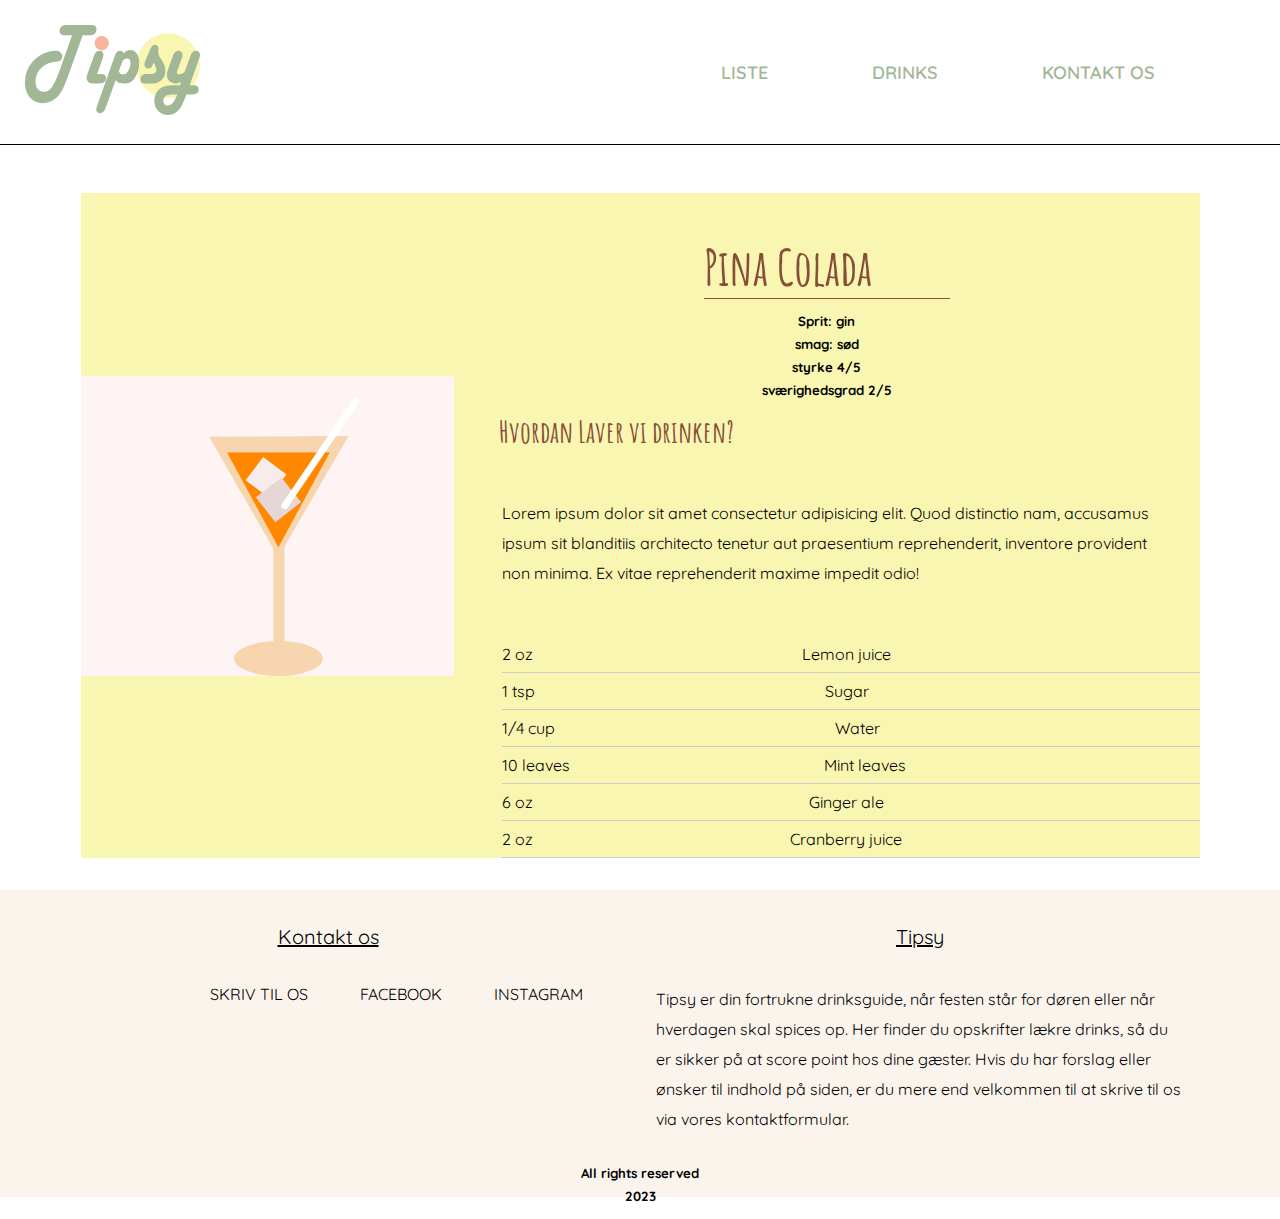
==== drinks.html @ b923f0ad "Update drinks.html" ====
<!DOCTYPE html>
<html lang="en">

<head>
  <meta charset="UTF-8" />
  <meta http-equiv="X-UA-Compatible" content="IE=edge" />
  <meta name="viewport" content="width=device-width, initial-scale=1.0" />
  <title>Document</title>
  <link rel="stylesheet" href="main.css" />
  <link rel="stylesheet" href="footer.css">
  <meta name="robots" content="noindex" />
  <link href="https://fonts.googleapis.com/css2?family=Amatic+SC:wght@700&display=swap" rel="stylesheet">
  <link href="https://fonts.googleapis.com/css2?family=Quicksand&display=swap" rel="stylesheet">
</head>

<body>
  <header>
    <nav>
      <a href="index.html"><img src="logo/Tegnebræt4.svg" alt="Logo" class="logo" /></a>
      <div>
        <a id="aheader" href="drinksliste.html">Liste</a>
        <a id="aheader" href="drinks.html">Drinks</a>
        <a id="aheader" href="kontakt.html">Kontakt os</a>
      </div>
    </nav>
  </header>

  <main>
    <section class="drinksgrid1_2">
      <div class="image_box">
        <img class="image" src="drink_test.svg" alt="">
      </div>

      <div class="drinksstruktur">
        <h2 id="drinkname">Pina Colada</h2>
        <h5 class="liquor"> Sprit: gin </h5>
        <h5 class="taste"> smag: sød </h5>
        <h5 class="strenght"> styrke 4/5 </h5>
        <h5 class="difficulty"> sværighedsgrad 2/5</h5>
        <h1>Hvordan Laver vi drinken?</h1>
        <p class="recipe">Lorem ipsum dolor sit amet consectetur adipisicing elit. Quod distinctio nam, accusamus
          ipsum
          sit
          blanditiis
          architecto tenetur aut praesentium reprehenderit, inventore provident non minima. Ex vitae reprehenderit
          maxime impedit odio!</p>

        <ul>
          <li class="ingrediens">Lemon juice<span class="amount"> 2 oz</span></li>
          <li>Sugar<span> 1 tsp</span></li>
          <li>Water<span> 1/4 cup</span></li>
          <li>Mint leaves<span> 10 leaves</span></li>
          <li>Ginger ale<span> 6 oz</span></li>
          <li>Cranberry juice<span> 2 oz</span></li>
        </ul>
      </div>
    </section>
  </main>
  <footer>
    <div class="footer">
      <div class="kontakt">
        <h3>Kontakt os</h3>
        <ul>
          <li><a href="drinksliste.html">Skriv til os</a></li>
          <li><a href="drinksliste.html">Facebook</a></li>
          <li><a href="drinksliste.html">Instagram</a></li>
        </ul>
      </div>
      <div>
        <h3>Tipsy</h3>
        <p>Tipsy er din fortrukne drinksguide, når festen står for døren eller når hverdagen skal spices op. Her
          finder du opskrifter lækre drinks, så du er sikker på at score point hos dine gæster. Hvis du har forslag
          eller ønsker til indhold på siden, er du mere end velkommen til at skrive til os via vores
          kontaktformular.</p>
      </div>
    </div>
    <h5>All rights reserved</h5>
    <h5>2023</h5>
  </footer>
  <script src="drinksliste.js"></script>
</body>

</html>
---- main.css ----
main {
  display: flex;
  justify-content: center;
  align-items: center;
  flex-wrap: wrap;
  box-sizing: border-box;
}
body {
  background-color: #ffffff;
  margin: 0px;
}
section {
  display: flex;
  justify-content: center;
  align-items: center;
  flex-wrap: wrap;
  box-sizing: border-box;
}

nav {
  display: flex;
  align-items: center;
  justify-content: space-between;
}
header {
  position: sticky;
  top: 0;
  padding: 25px;
  margin-bottom: 3rem;
  background-color: #ffffff;
  border-bottom: 1px solid;
}
.card {
  background-color: #f5c8b7;
  width: 300px;
  height: 500px;
  margin: 20px;
  padding: 20px;
}

.image {
  background-color: rgb(254, 244, 244);
  height: 300px;
  border-radius: 5%;
  justify-content: center;
}
.image_box {
  background-color: rgb(254, 244, 244);
  display: flex;
  justify-content: center;
}

.logo {
  height: 90px;
}

#aheader {
  color: #a1b795;
  text-decoration: none;
  font-size: 18px;
  margin-right: 100px;
  font-weight: 600;
  transition: all 0.2s ease-in-out;
  text-transform: uppercase;
  font-family: "Quicksand", sans-serif;
}

#aheader:hover {
  color: rgb(144, 72, 72);
  background-color: rgba(255, 255, 255, 0.1);
  border-radius: 4px;
  padding: 10px 15px;
}

nav:hover {
  color: white;
}

.frontimage {
  background-image: url("/img_forside/img_forside1.webp");
  object-fit: cover;
  height: 500px;
  width: 1200px;
  margin: 2rem;
}

.resp_img {
  width: 100%;
  max-width: 900px;
  height: auto;
}

.threeproducts {
  width: 1400px;
  justify-content: center;
  display: flex;
  flex-wrap: wrap;
  box-sizing: border-box;
}

.hvemervitekst {
  margin: 20px;
  max-width: 65ch;
}
.hvemervi {
  margin-top: 3rem;
  width: 100%;
}

h2 {
  font-size: 30px;
  font-family: "Amatic SC", cursive;
  border-bottom: 1px solid;
  color: #874e39;
}
a {
  text-decoration: none;
  color: black;
  text-transform: uppercase;
  font-family: "Quicksand", sans-serif;
}

.drinksgrid1_2 {
  display: grid;
  grid-template-columns: 1fr 2fr;
  background-color: #f8f6b1;
}

.drinksstruktur {
  display: block;
}

/* Form */
.om_os h3 {
  font-family: "Quicksand", sans-serif;
  font-weight: 500;
  font-size: 30px;
    color: #f45d49;
  }

.om_os p, h3 {
  font-family: "Quicksand", sans-serif;
  font-weight: 400;
  font-size: 15px;
  margin: 2rem;
  line-height: 30px;
}

.form_kontakt {
  display: block;
  justify-content: center;
  align-items: center;
}
.form_kontakt h3 {
  color: #f45d49;
  font-family: "Quicksand", sans-serif;
  font-weight: 400;
  font-size: 25px;
  text-decoration: none;
}
form {
  width: 180%;
}
@media (min-width: 700px) {
  input[type="text"],
  input[type="tel"] {
    border: none;
    background-color: #fdfcd2;
    border: 0.5px solid lightgrey;
    border-radius: 40px;
    width: 50%;
    padding: 12px;
  }

  .grid_1_1 {
    display: grid;
    grid-template-columns: 1fr 1fr;
    gap: 80px;
    margin: 30px;
    margin-top: 40px;
    align-items: stretch;
  }
  #besked {
    border: 0.5px solid lightgrey;
    background-color: #fdfcd2;
    margin-top: 12px;
    margin-bottom: 12px;
    width: 50%;
    border-radius: 40px;
  }

  label {
    color: #f45d49;
    font-family: "Quicksand", sans-serif;
    font-weight: 400;
    font-size: 15px;
    text-decoration: none;
  }
  form button {
    background-color: #fdfcd2;
    font-family: "Quicksand", sans-serif;
    font-weight: 400;
    font-size: 15px;
    padding: 15px;
    border: 0.5px solid lightgrey;
    border-radius: 40px;
    color: #f45d49;
    margin-top: 10px;
    width: 50%;
  }
}

h1 {
  font-family: "Amatic SC", cursive;
}

p {
  font-family: "Quicksand", sans-serif;
}

.drinksstruktur ul {
  list-style: none;
  padding: 0;
  margin: 0;
}
.drinksstruktur ul li {
  display: block;
  padding: 8px 40px 8px 0;
  border-bottom: 1px solid #ccc;
  align-items: left;
}
span {
  float: left;
}

.drinksstruktur h2 {
  font-size: 50px;
  font-family: "Amatic SC";
  color: #874e39;
  margin-left: 5em;
  margin-bottom: 0;
  margin-right: 5em;
}

.drinksstruktur h5 {
  margin-left: 0em;
}

.drinksstruktur h1 {
  font-size: 30px;
  font-family: "Amatic SC";
  color: #874e39;
  margin-left: 1.5em;
}

.drinksstruktur p {
  font-family: "Quicksand", sans-serif;
  max-width: 65ch;
  margin: 3em;
}
---- footer.css ----
footer {
    background-color: rgb(250, 244, 237);
}
.footer {
    display: grid;
    grid-template-columns: 1fr 1fr;
    padding-left: 4rem; 
    padding-right: 6rem;  
    gap: 4rem;
    margin-top: 2rem;
}

ul, h3, h4, h5 {
text-align: center;
list-style-type: none;
font-family: "Quicksand", sans-serif;
}

ul, li {
    display: inline;
    text-align: center;
    margin-left: 3rem;
}

.kontakt{
    text-align: center;
}
h5{
    line-height: 1px;
}
p{
    line-height: 30px;
}

h3 {
    font-size: 20px;
    text-decoration: underline;
}
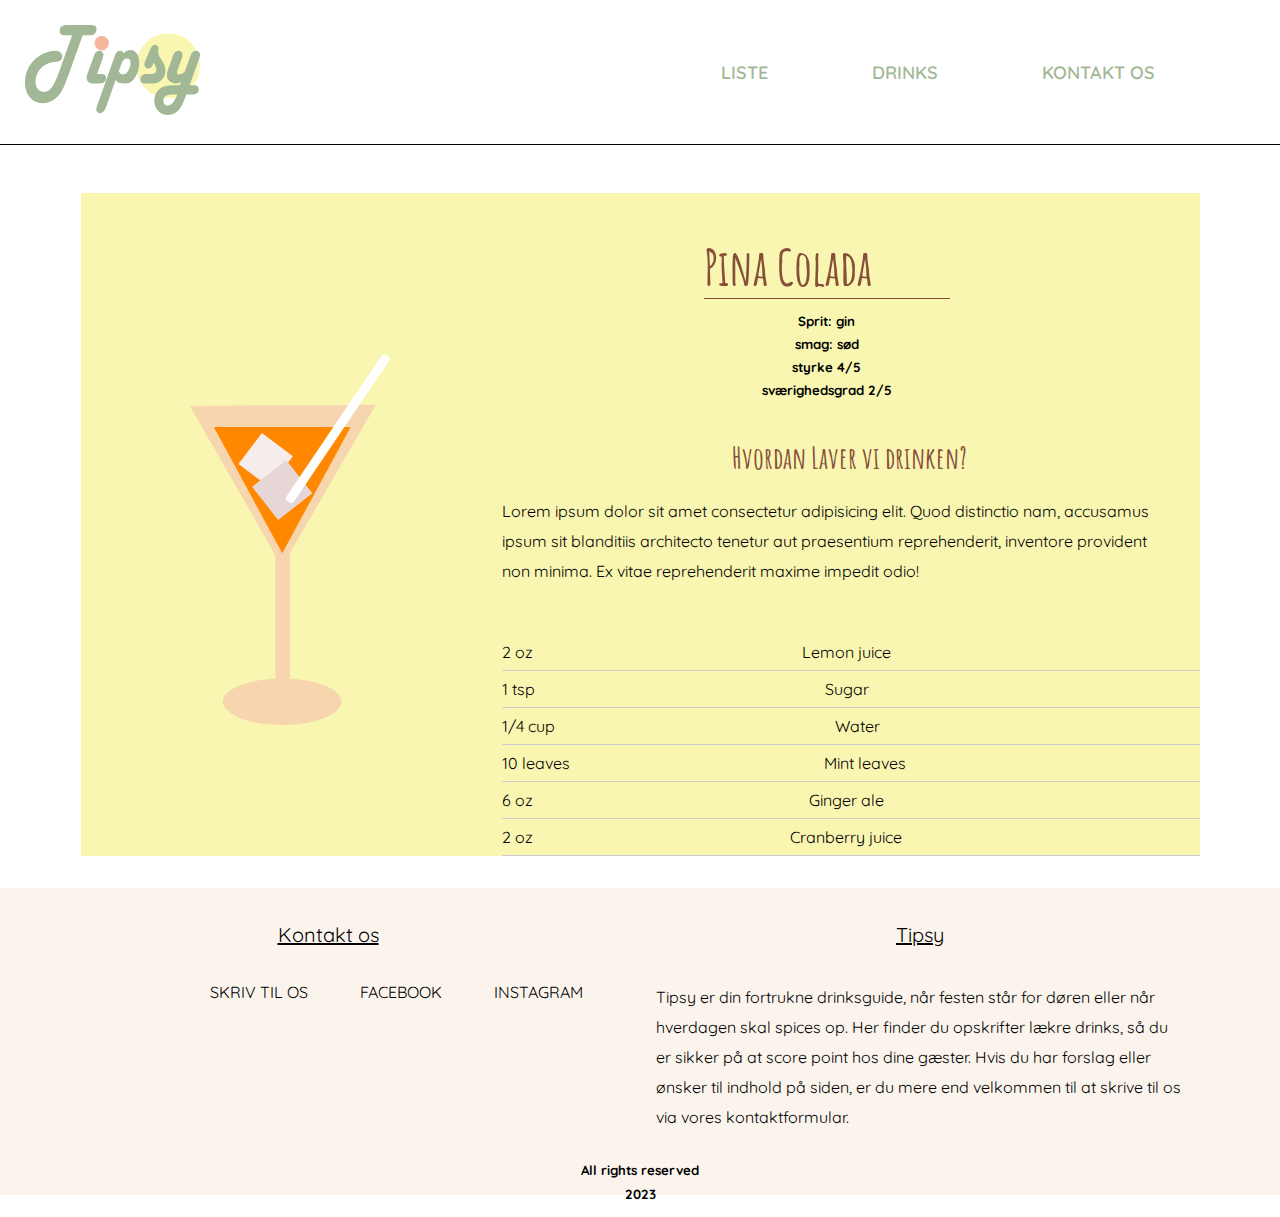
==== commit 718dc86a: "små css ændringer i drinks" ====
--- a/drinks.html
+++ b/drinks.html
@@ -27,8 +27,8 @@
 
   <main>
     <section class="drinksgrid1_2">
-      <div class="image_box">
-        <img class="image" src="drink_test.svg" alt="">
+      <div class="image_box2">
+        <img class="image2" src="drink_test.svg" alt="">
       </div>
 
       <div class="drinksstruktur">
--- a/main.css
+++ b/main.css
@@ -49,6 +49,16 @@
   display: flex;
   justify-content: center;
 }
+.image2 {
+  height: 400px;
+  border-radius: 5%;
+  justify-content: center;
+}
+.image_box2 {
+  display: flex;
+  justify-content: center;
+}
+
 
 .logo {
   height: 90px;
@@ -251,10 +261,13 @@
   font-family: "Amatic SC";
   color: #874e39;
   margin-left: 1.5em;
+  text-align: center;
+  margin-top: 3rem;
 }
 
 .drinksstruktur p {
   font-family: "Quicksand", sans-serif;
   max-width: 65ch;
-  margin: 3em;
-}
+  margin: 3rem;
+  margin-top: 1rem;
+}
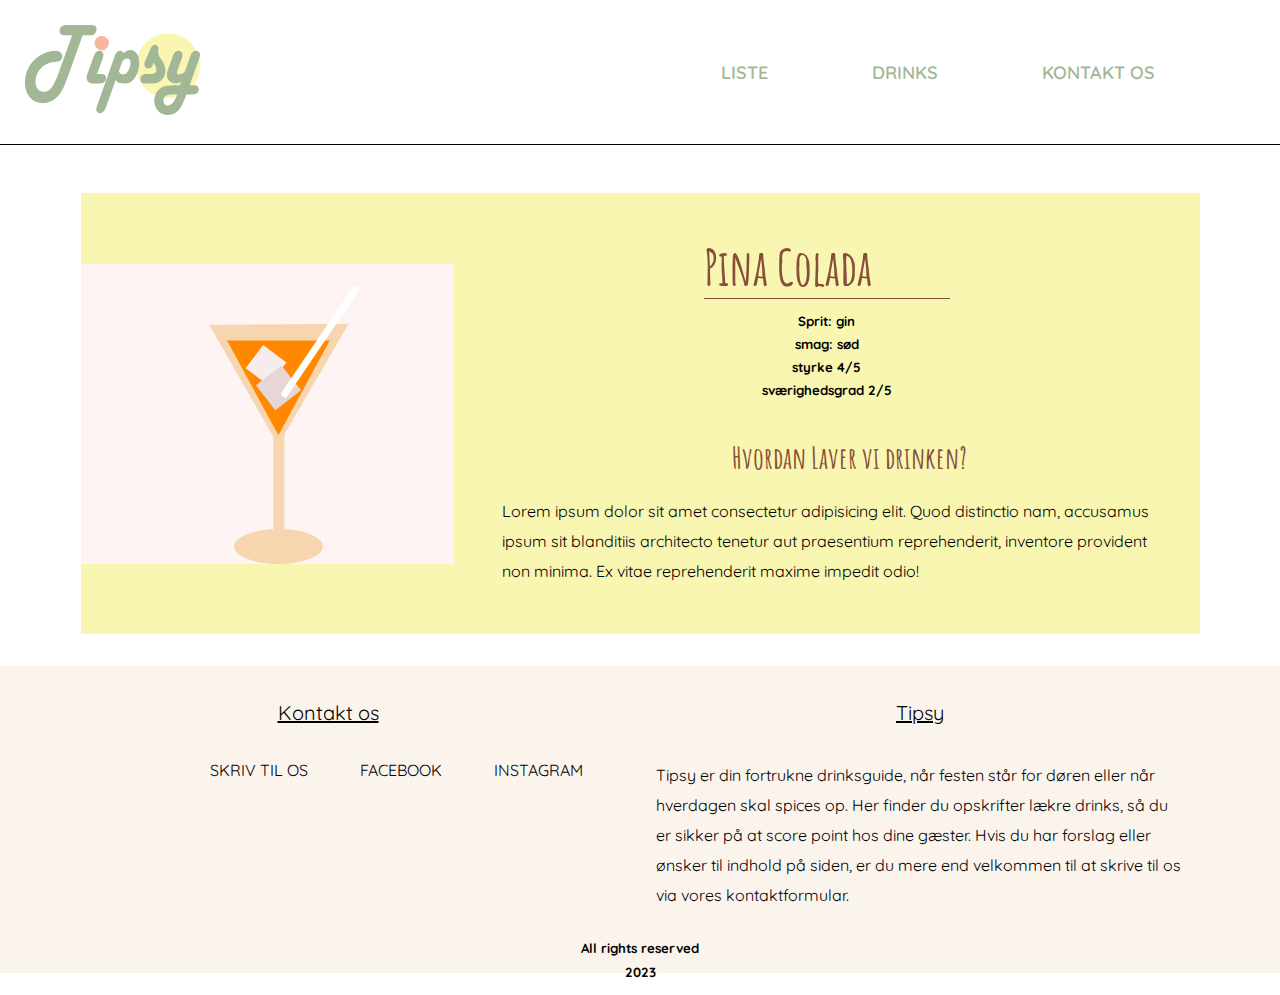
==== commit 10ff3ef2: "drinks page javascript" ====
--- a/drinks.html
+++ b/drinks.html
@@ -27,12 +27,12 @@
 
   <main>
     <section class="drinksgrid1_2">
-      <div class="image_box2">
-        <img class="image2" src="drink_test.svg" alt="">
+      <div class="image_box">
+        <img class="image" src="drink_test.svg" alt="">
       </div>
 
       <div class="drinksstruktur">
-        <h2 id="drinkname">Pina Colada</h2>
+        <h2 class="drinkname">Pina Colada</h2>
         <h5 class="liquor"> Sprit: gin </h5>
         <h5 class="taste"> smag: sød </h5>
         <h5 class="strenght"> styrke 4/5 </h5>
@@ -44,15 +44,16 @@
           blanditiis
           architecto tenetur aut praesentium reprehenderit, inventore provident non minima. Ex vitae reprehenderit
           maxime impedit odio!</p>
-
-        <ul>
-          <li class="ingrediens">Lemon juice<span class="amount"> 2 oz</span></li>
-          <li>Sugar<span> 1 tsp</span></li>
-          <li>Water<span> 1/4 cup</span></li>
-          <li>Mint leaves<span> 10 leaves</span></li>
-          <li>Ginger ale<span> 6 oz</span></li>
-          <li>Cranberry juice<span> 2 oz</span></li>
-        </ul>
+        <template>
+          <ul class="allingrediens">
+            <li class="ingrediens">Lemon juice<span class="amount"> 2 oz</span></li>
+            <!-- <li class="">Sugar<span> 1 tsp</span></li> -->
+            <!-- <li>Water<span> 1/4 cup</span></li>
+            <li>Mint leaves<span> 10 leaves</span></li>
+            <li>Ginger ale<span> 6 oz</span></li>
+            <li>Cranberry juice<span> 2 oz</span></li> -->
+          </ul>
+        </template>
       </div>
     </section>
   </main>
@@ -77,7 +78,7 @@
     <h5>All rights reserved</h5>
     <h5>2023</h5>
   </footer>
-  <script src="drinksliste.js"></script>
+  <script src="drinks.js"></script>
 </body>
 
-</html>
+</html>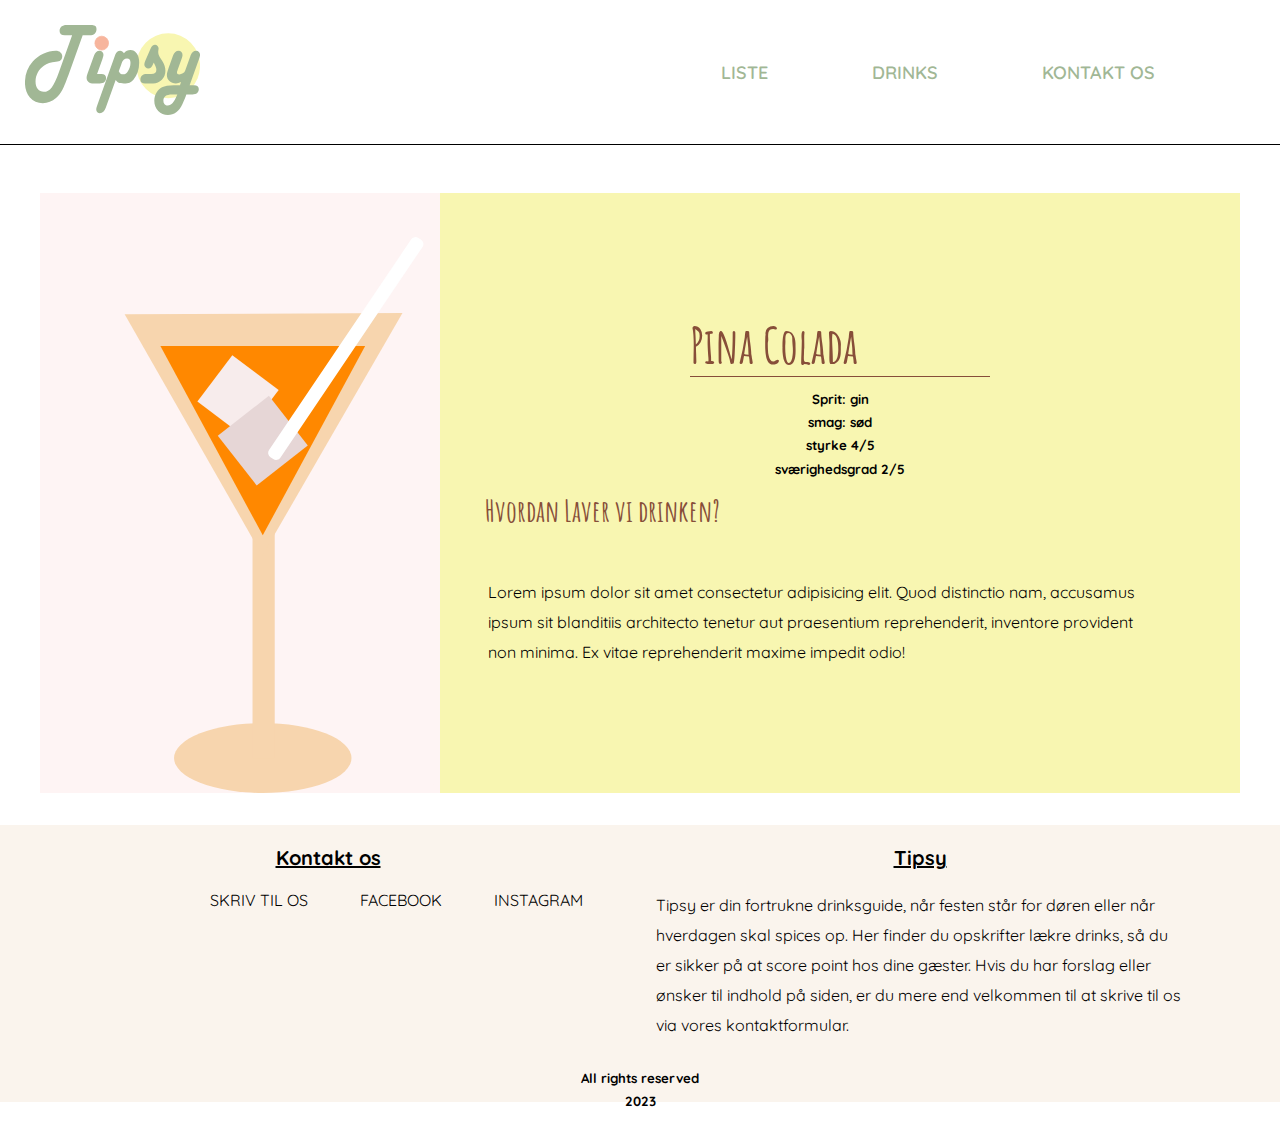
==== commit 551227eb: "larger image drinks" ====
--- a/drinks.html
+++ b/drinks.html
@@ -28,7 +28,7 @@
   <main>
     <section class="drinksgrid1_2">
       <div class="image_box">
-        <img class="image" src="drink_test.svg" alt="">
+        <img class="image-bigger" src="drink_test.svg" alt="">
       </div>
 
       <div class="drinksstruktur">
--- a/main.css
+++ b/main.css
@@ -44,21 +44,18 @@
   border-radius: 5%;
   justify-content: center;
 }
+.image-bigger {
+  background-color: rgb(254, 244, 244);
+  height: 600px;
+  width: 400px;
+  border-radius: 5%;
+  justify-content: center;
+}
 .image_box {
   background-color: rgb(254, 244, 244);
   display: flex;
   justify-content: center;
 }
-.image2 {
-  height: 400px;
-  border-radius: 5%;
-  justify-content: center;
-}
-.image_box2 {
-  display: flex;
-  justify-content: center;
-}
-
 
 .logo {
   height: 90px;
@@ -141,21 +138,23 @@
 }
 
 /* Form */
+.grid_1_1 {
+  display: grid;
+  grid-template-columns: 1fr 1fr;
+  gap: 30px;
+  margin: 30px;
+  margin-top: 40px;
+}
 .om_os h3 {
   font-family: "Quicksand", sans-serif;
   font-weight: 500;
   font-size: 30px;
-    color: #f45d49;
-  }
-
-.om_os p, h3 {
+}
+.om_os p {
   font-family: "Quicksand", sans-serif;
   font-weight: 400;
   font-size: 15px;
-  margin: 2rem;
-  line-height: 30px;
-}
-
+}
 .form_kontakt {
   display: block;
   justify-content: center;
@@ -169,7 +168,7 @@
   text-decoration: none;
 }
 form {
-  width: 180%;
+  width: 70%;
 }
 @media (min-width: 700px) {
   input[type="text"],
@@ -180,15 +179,6 @@
     border-radius: 40px;
     width: 50%;
     padding: 12px;
-  }
-
-  .grid_1_1 {
-    display: grid;
-    grid-template-columns: 1fr 1fr;
-    gap: 80px;
-    margin: 30px;
-    margin-top: 40px;
-    align-items: stretch;
   }
   #besked {
     border: 0.5px solid lightgrey;
@@ -261,13 +251,10 @@
   font-family: "Amatic SC";
   color: #874e39;
   margin-left: 1.5em;
-  text-align: center;
-  margin-top: 3rem;
 }
 
 .drinksstruktur p {
   font-family: "Quicksand", sans-serif;
   max-width: 65ch;
-  margin: 3rem;
-  margin-top: 1rem;
-}
+  margin: 3em;
+}
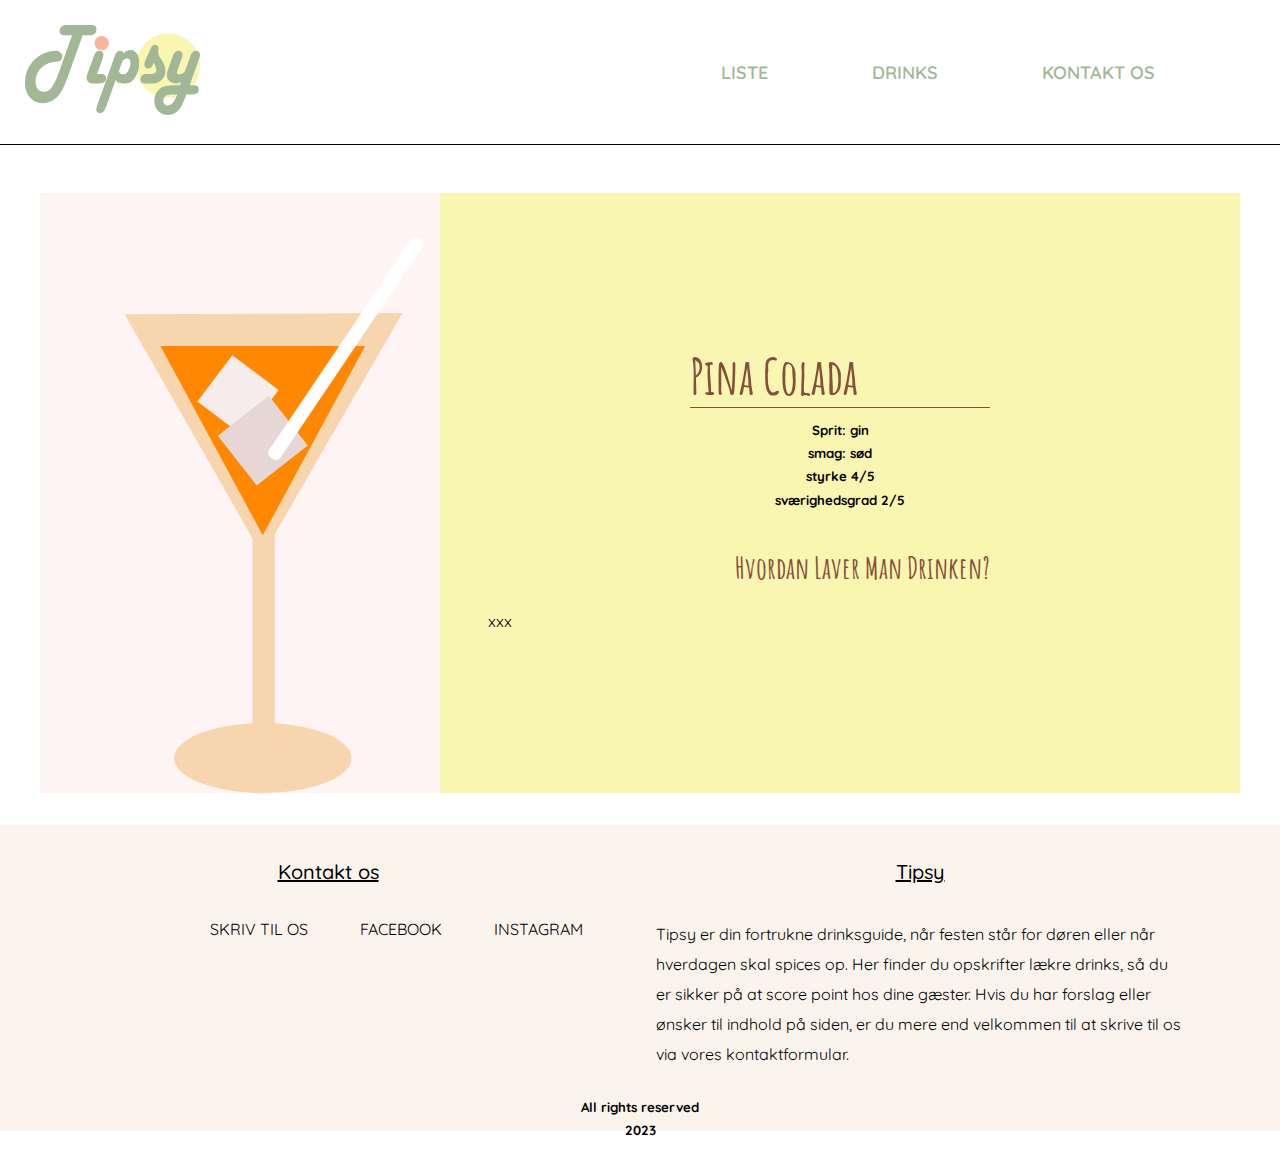
==== commit 1463c02e: "drinks javascript opskrift" ====
--- a/drinks.html
+++ b/drinks.html
@@ -37,22 +37,21 @@
         <h5 class="taste"> smag: sød </h5>
         <h5 class="strenght"> styrke 4/5 </h5>
         <h5 class="difficulty"> sværighedsgrad 2/5</h5>
-        <h1>Hvordan Laver vi drinken?</h1>
-        <p class="recipe">Lorem ipsum dolor sit amet consectetur adipisicing elit. Quod distinctio nam, accusamus
-          ipsum
-          sit
-          blanditiis
-          architecto tenetur aut praesentium reprehenderit, inventore provident non minima. Ex vitae reprehenderit
-          maxime impedit odio!</p>
+        <h1>Hvordan Laver Man Drinken?</h1>
+        <p class="recipe">xxx</p>
+        <ul class="allingrediens">
+        </ul>
         <template>
-          <ul class="allingrediens">
-            <li class="ingrediens">Lemon juice<span class="amount"> 2 oz</span></li>
-            <!-- <li class="">Sugar<span> 1 tsp</span></li> -->
-            <!-- <li>Water<span> 1/4 cup</span></li>
+
+
+          <li class="ingrediens">XXX</li>
+          <li class="amount"> XXX </li>
+
+          <!-- <li class="">Sugar<span> 1 tsp</span></li> -->
+          <!-- <li>Water<span> 1/4 cup</span></li>
             <li>Mint leaves<span> 10 leaves</span></li>
             <li>Ginger ale<span> 6 oz</span></li>
             <li>Cranberry juice<span> 2 oz</span></li> -->
-          </ul>
         </template>
       </div>
     </section>
--- a/main.css
+++ b/main.css
@@ -56,6 +56,15 @@
   display: flex;
   justify-content: center;
 }
+.image2 {
+  height: 400px;
+  border-radius: 5%;
+  justify-content: center;
+}
+.image_box2 {
+  display: flex;
+  justify-content: center;
+}
 
 .logo {
   height: 90px;
@@ -138,37 +147,37 @@
 }
 
 /* Form */
-.grid_1_1 {
-  display: grid;
-  grid-template-columns: 1fr 1fr;
-  gap: 30px;
-  margin: 30px;
-  margin-top: 40px;
-}
 .om_os h3 {
   font-family: "Quicksand", sans-serif;
   font-weight: 500;
   font-size: 30px;
-}
-.om_os p {
-  font-family: "Quicksand", sans-serif;
-  font-weight: 400;
+  color: #a1b795;
+  text-decoration: none;
+}
+
+.om_os p,
+h3 {
+  font-family: "Quicksand", sans-serif;
+  font-weight: 500;
   font-size: 15px;
-}
+  margin: 2rem;
+  line-height: 30px;
+}
+
 .form_kontakt {
   display: block;
   justify-content: center;
   align-items: center;
 }
 .form_kontakt h3 {
-  color: #f45d49;
-  font-family: "Quicksand", sans-serif;
-  font-weight: 400;
+  color: #a1b795;
+  font-family: "Quicksand", sans-serif;
+  font-weight: 500;
   font-size: 25px;
   text-decoration: none;
 }
 form {
-  width: 70%;
+  width: 180%;
 }
 @media (min-width: 700px) {
   input[type="text"],
@@ -180,6 +189,15 @@
     width: 50%;
     padding: 12px;
   }
+
+  .grid_1_1 {
+    display: grid;
+    grid-template-columns: 1fr 1fr;
+    gap: 80px;
+    margin: 30px;
+    margin-top: 40px;
+    align-items: stretch;
+  }
   #besked {
     border: 0.5px solid lightgrey;
     background-color: #fdfcd2;
@@ -190,7 +208,7 @@
   }
 
   label {
-    color: #f45d49;
+    color: #a1b795;
     font-family: "Quicksand", sans-serif;
     font-weight: 400;
     font-size: 15px;
@@ -199,15 +217,21 @@
   form button {
     background-color: #fdfcd2;
     font-family: "Quicksand", sans-serif;
-    font-weight: 400;
+    font-weight: 500;
     font-size: 15px;
     padding: 15px;
     border: 0.5px solid lightgrey;
     border-radius: 40px;
-    color: #f45d49;
+    color: #a1b795;
     margin-top: 10px;
     width: 50%;
   }
+}
+input[type="text"]:focus,
+input[type="tel"]:focus,
+#besked:focus {
+  border: 3px solid #a1b795;
+  outline: none;
 }
 
 h1 {
@@ -251,10 +275,13 @@
   font-family: "Amatic SC";
   color: #874e39;
   margin-left: 1.5em;
+  text-align: center;
+  margin-top: 3rem;
 }
 
 .drinksstruktur p {
   font-family: "Quicksand", sans-serif;
   max-width: 65ch;
-  margin: 3em;
-}
+  margin: 3rem;
+  margin-top: 1rem;
+}
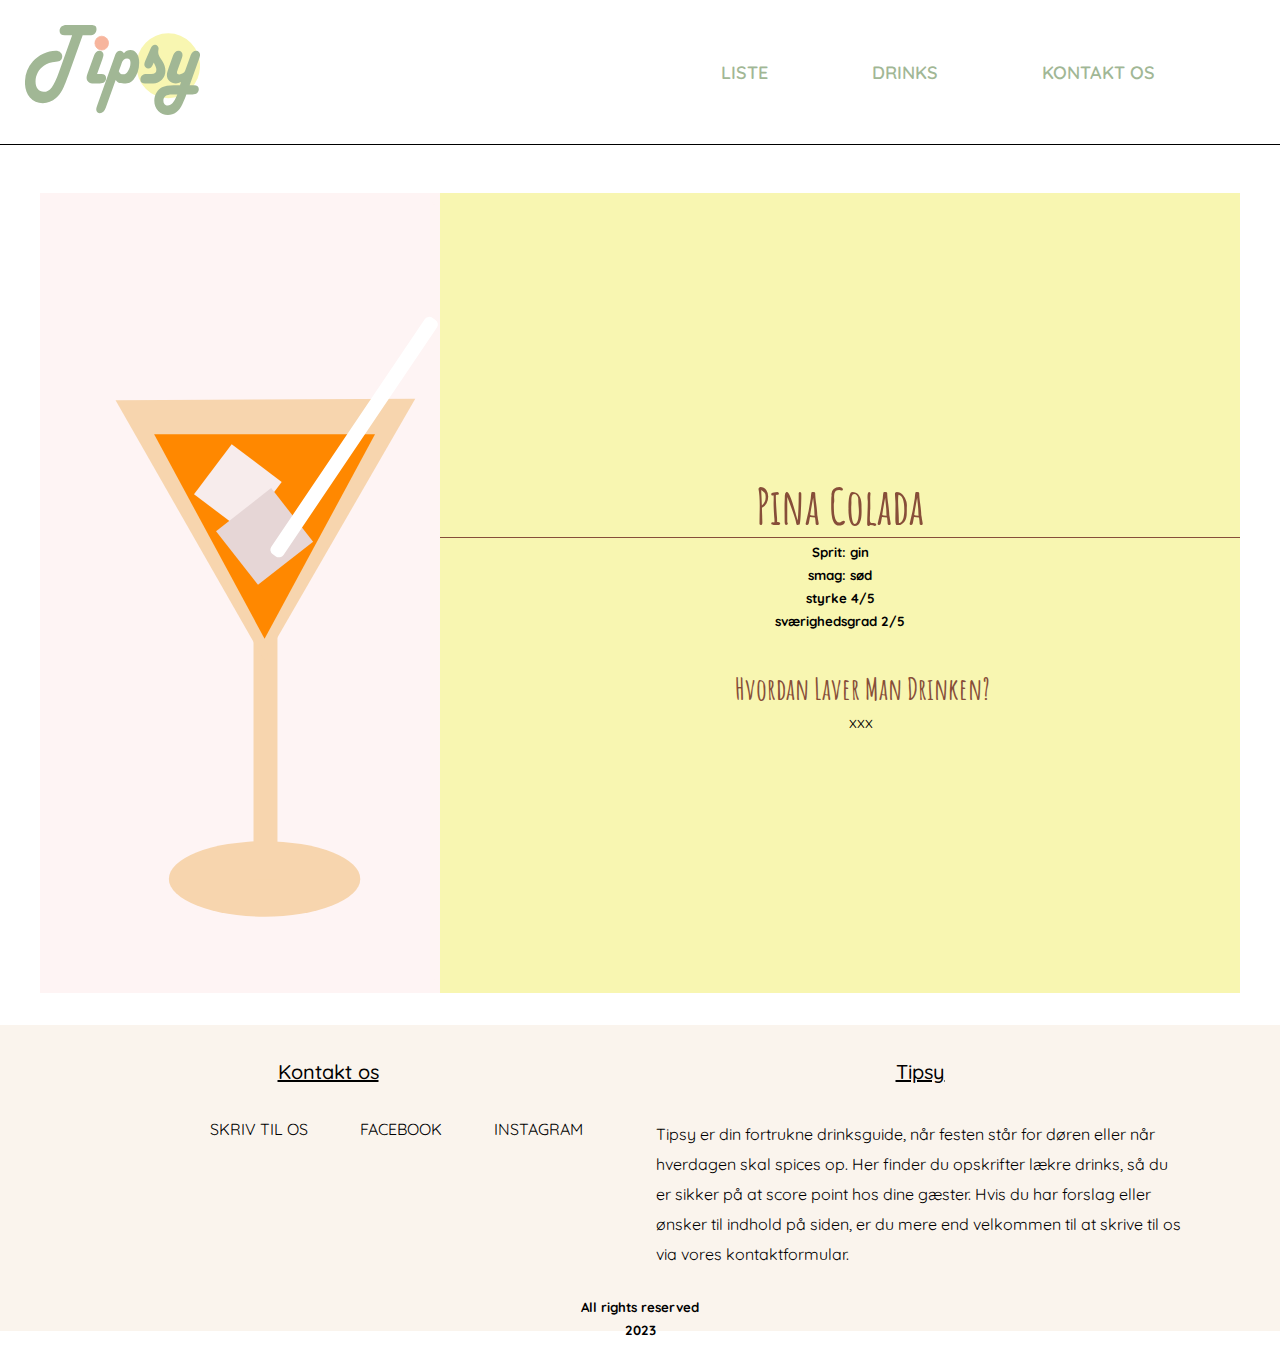
==== commit 0639327e: "update drinks css" ====
--- a/drinks.html
+++ b/drinks.html
@@ -43,9 +43,11 @@
         </ul>
         <template>
 
+          <div class="spacing-list">
+            <li class="ingrediens">XXX</li>
+            <li class="amount"> XXX </li>
+          </div>
 
-          <li class="ingrediens">XXX</li>
-          <li class="amount"> XXX </li>
 
           <!-- <li class="">Sugar<span> 1 tsp</span></li> -->
           <!-- <li>Water<span> 1/4 cup</span></li>
--- a/main.css
+++ b/main.css
@@ -46,7 +46,7 @@
 }
 .image-bigger {
   background-color: rgb(254, 244, 244);
-  height: 600px;
+  height: 800px;
   width: 400px;
   border-radius: 5%;
   justify-content: center;
@@ -129,6 +129,7 @@
   border-bottom: 1px solid;
   color: #874e39;
 }
+
 a {
   text-decoration: none;
   color: black;
@@ -242,6 +243,7 @@
   font-family: "Quicksand", sans-serif;
 }
 
+/* drinks.html styling  */
 .drinksstruktur ul {
   list-style: none;
   padding: 0;
@@ -250,8 +252,11 @@
 .drinksstruktur ul li {
   display: block;
   padding: 8px 40px 8px 0;
-  border-bottom: 1px solid #ccc;
-  align-items: left;
+}
+
+.drinksstruktur .spacing-list {
+  border-bottom: 2px solid #ccc;
+  margin-bottom: 1em;
 }
 span {
   float: left;
@@ -261,13 +266,12 @@
   font-size: 50px;
   font-family: "Amatic SC";
   color: #874e39;
-  margin-left: 5em;
+  text-align: center;
   margin-bottom: 0;
-  margin-right: 5em;
 }
 
 .drinksstruktur h5 {
-  margin-left: 0em;
+  margin-top: 1em;
 }
 
 .drinksstruktur h1 {
@@ -277,11 +281,14 @@
   margin-left: 1.5em;
   text-align: center;
   margin-top: 3rem;
+  margin-bottom: 0;
 }
 
 .drinksstruktur p {
+  text-align: center;
   font-family: "Quicksand", sans-serif;
   max-width: 65ch;
-  margin: 3rem;
-  margin-top: 1rem;
-}
+  margin-left: 6rem;
+  margin-top: 0;
+  margin-bottom: 1em;
+}
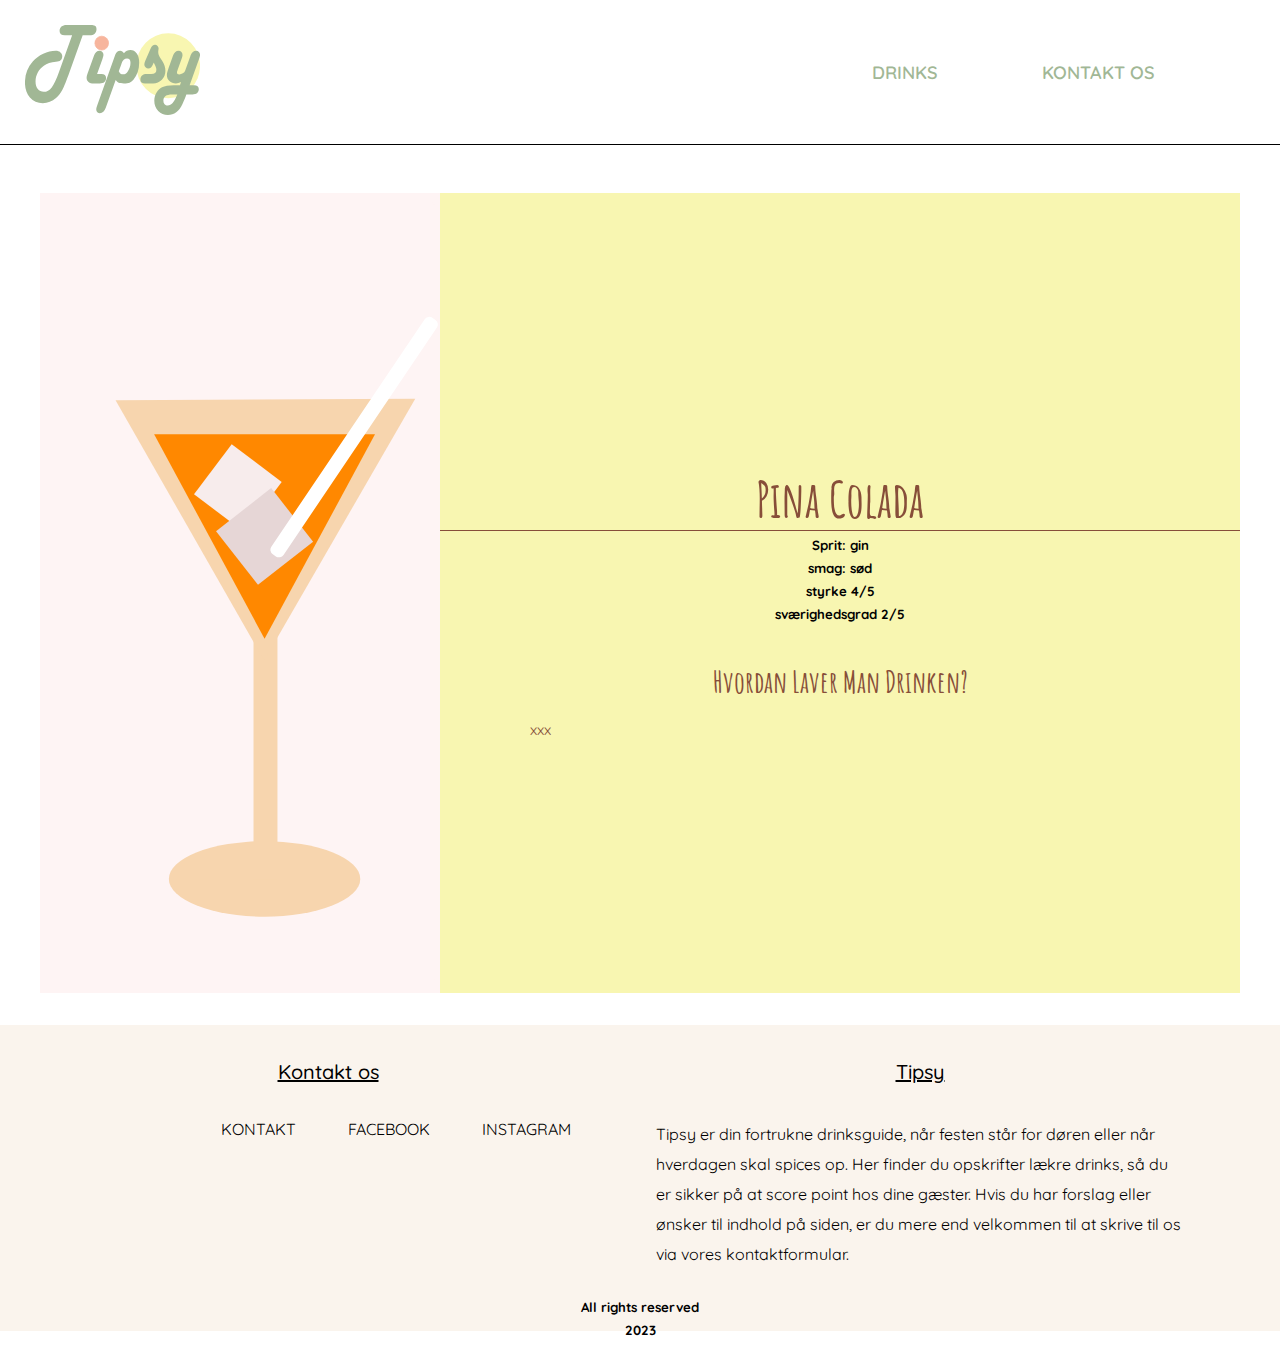
==== commit 517da7f8: "update responsive og css" ====
--- a/drinks.html
+++ b/drinks.html
@@ -18,8 +18,7 @@
     <nav>
       <a href="index.html"><img src="logo/Tegnebræt4.svg" alt="Logo" class="logo" /></a>
       <div>
-        <a id="aheader" href="drinksliste.html">Liste</a>
-        <a id="aheader" href="drinks.html">Drinks</a>
+        <a id="aheader" href="drinksliste.html">Drinks</a>
         <a id="aheader" href="kontakt.html">Kontakt os</a>
       </div>
     </nav>
@@ -44,8 +43,14 @@
         <template>
 
           <div class="spacing-list">
-            <li class="ingrediens">XXX</li>
-            <li class="amount"> XXX </li>
+            <div class="grid1_1">
+              <li class="ingrediens">XXX</li>
+              <li class="amount"> XXX </li>
+            </div>
+
+
+            <!-- <li class="ingrediens">XXX</li>
+            <li class="amount"> XXX </li> -->
           </div>
 
 
@@ -62,18 +67,18 @@
     <div class="footer">
       <div class="kontakt">
         <h3>Kontakt os</h3>
-        <ul>
-          <li><a href="drinksliste.html">Skriv til os</a></li>
+        <ul class="mobilefooter">
+          <li><a href="kontakt.html">Kontakt</a></li>
           <li><a href="drinksliste.html">Facebook</a></li>
           <li><a href="drinksliste.html">Instagram</a></li>
         </ul>
       </div>
-      <div>
+      <div class="mobilehidden">
         <h3>Tipsy</h3>
         <p>Tipsy er din fortrukne drinksguide, når festen står for døren eller når hverdagen skal spices op. Her
           finder du opskrifter lækre drinks, så du er sikker på at score point hos dine gæster. Hvis du har forslag
-          eller ønsker til indhold på siden, er du mere end velkommen til at skrive til os via vores
-          kontaktformular.</p>
+          eller ønsker til indhold på siden, er du mere end velkommen til at skrive til os via vores kontaktformular.
+        </p>
       </div>
     </div>
     <h5>All rights reserved</h5>
--- a/main.css
+++ b/main.css
@@ -93,10 +93,11 @@
 }
 
 .frontimage {
-  background-image: url("/img_forside/img_forside1.webp");
   object-fit: cover;
   height: 500px;
+  max-height: 100%;
   width: 1200px;
+  max-width: 100%;
   margin: 2rem;
 }
 
@@ -130,6 +131,33 @@
   color: #874e39;
 }
 
+.monthlytips {
+  font-size: 50px;
+  font-family: "Amatic SC", cursive;
+  border-bottom: 1px solid;
+  color: #874e39;
+  width: 100%;
+  text-align: center;
+  margin-left: 11rem;
+  margin-right: 11rem;
+  margin-bottom: 0;
+}
+
+.ups-align {
+  width: 100%;
+}
+
+.usp-text {
+  font-size: 30px;
+  font-family: "Quicksand", sans-serif;
+  color: #a1b795;
+  text-align: center;
+  font-weight: 600;
+  margin: 0.5;
+  max-width: 45ch;
+  line-height: 1.5;
+}
+
 a {
   text-decoration: none;
   color: black;
@@ -137,158 +165,223 @@
   font-family: "Quicksand", sans-serif;
 }
 
+/* Form */
+.om_os h3 {
+  font-family: "Quicksand", sans-serif;
+  font-weight: 500;
+  font-size: 30px;
+  color: #a1b795;
+  text-decoration: none;
+}
+
+.om_os p,
+h3 {
+  font-family: "Quicksand", sans-serif;
+  font-weight: 500;
+  font-size: 15px;
+  margin: 2rem;
+  line-height: 30px;
+}
+
+.form_kontakt {
+  display: block;
+  justify-content: center;
+  align-items: center;
+}
+.form_kontakt h3 {
+  color: #a1b795;
+  font-family: "Quicksand", sans-serif;
+  font-weight: 500;
+  font-size: 25px;
+  text-decoration: none;
+}
+form {
+  width: 180%;
+}
+
+h1 {
+  font-family: "Amatic SC", cursive;
+}
+
+p {
+  font-family: "Quicksand", sans-serif;
+}
+
+/* @media (min-width: 800px) {
+  .drinksgrid1_2 {
+    display: block;
+  }
+} */
+
+/* drinks.html styling  */
+
+.drinksstruktur {
+  display: block;
+}
 .drinksgrid1_2 {
   display: grid;
   grid-template-columns: 1fr 2fr;
   background-color: #f8f6b1;
 }
 
-.drinksstruktur {
+.drinksstruktur ul {
+  list-style: none;
+  padding: 0;
+  margin: 0;
+}
+.drinksstruktur ul li {
   display: block;
-}
-
-/* Form */
-.om_os h3 {
-  font-family: "Quicksand", sans-serif;
-  font-weight: 500;
+  padding: 8px 40px 8px 0;
+}
+
+.drinksstruktur .spacing-list {
+  border-bottom: 2px solid #ccc;
+  margin-bottom: 1em;
+}
+span {
+  float: left;
+}
+
+.drinksstruktur h2 {
+  font-size: 50px;
+  font-family: "Amatic SC";
+  color: #874e39;
+  text-align: center;
+  margin-bottom: 0;
+}
+
+.drinksstruktur h5 {
+  margin-top: 1em;
+}
+
+.drinksstruktur h1 {
   font-size: 30px;
-  color: #a1b795;
-  text-decoration: none;
-}
-
-.om_os p,
-h3 {
+  font-family: "Amatic SC";
+  color: #874e39;
+  text-align: center;
+  margin-top: 3rem;
+  margin-bottom: 0;
+}
+
+.drinksstruktur .recipe {
+  font-size: 15px;
+  font-family: "Quicksand", sans-serif;
+  color: #874e39;
+  text-align: left;
+  margin-left: 6em;
+  margin-right: 6em;
+}
+
+.read-more {
+  font-family: "Quicksand", sans-serif;
+  font-size: larger;
+  border-bottom: solid;
+}
+
+.drinksstruktur .grid1_1 {
+  display: grid;
+  grid-template-columns: 1fr 1fr;
+}
+
+input[type="text"],
+input[type="tel"] {
+  border: none;
+  background-color: #fdfcd2;
+  border: 0.5px solid lightgrey;
+  border-radius: 40px;
+  width: 50%;
+  padding: 12px;
+}
+
+.grid_1_1 {
+  display: grid;
+  grid-template-columns: 1fr 1fr;
+  gap: 80px;
+  margin: 30px;
+  margin-top: 40px;
+  align-items: stretch;
+}
+
+#besked {
+  border: 0.5px solid lightgrey;
+  background-color: #fdfcd2;
+  margin-top: 12px;
+  margin-bottom: 12px;
+  width: 50%;
+  border-radius: 40px;
+}
+
+label {
+  color: #a1b795;
+  font-family: "Quicksand", sans-serif;
+  font-weight: 400;
+  font-size: 15px;
+  text-decoration: none;
+}
+form button {
+  background-color: #fdfcd2;
   font-family: "Quicksand", sans-serif;
   font-weight: 500;
   font-size: 15px;
-  margin: 2rem;
-  line-height: 30px;
-}
-
-.form_kontakt {
-  display: block;
-  justify-content: center;
-  align-items: center;
-}
-.form_kontakt h3 {
-  color: #a1b795;
-  font-family: "Quicksand", sans-serif;
-  font-weight: 500;
-  font-size: 25px;
-  text-decoration: none;
-}
-form {
-  width: 180%;
-}
-@media (min-width: 700px) {
-  input[type="text"],
-  input[type="tel"] {
-    border: none;
-    background-color: #fdfcd2;
-    border: 0.5px solid lightgrey;
-    border-radius: 40px;
-    width: 50%;
-    padding: 12px;
+  padding: 15px;
+  border: 0.5px solid lightgrey;
+  border-radius: 40px;
+  color: #a1b795;
+  margin-top: 10px;
+  width: 50%;
+}
+
+@media (max-width: 800px) {
+  input[type="text"]:focus,
+  input[type="tel"]:focus,
+  #besked:focus {
+    border: 3px solid #a1b795;
+    outline: none;
   }
 
   .grid_1_1 {
     display: grid;
-    grid-template-columns: 1fr 1fr;
+    grid-template-columns: 1fr;
     gap: 80px;
     margin: 30px;
     margin-top: 40px;
     align-items: stretch;
   }
-  #besked {
-    border: 0.5px solid lightgrey;
-    background-color: #fdfcd2;
-    margin-top: 12px;
-    margin-bottom: 12px;
-    width: 50%;
-    border-radius: 40px;
-  }
-
-  label {
+  .drinksgrid1_2 {
+    display: grid;
+    grid-template-columns: 1fr;
+  }
+
+  nav {
+    display: grid;
+    grid-template-columns: 1fr;
+  }
+
+  footer .footer {
+    display: grid;
+    grid-template-columns: 1fr;
+    padding-left: 0rem;
+    padding-right: 0rem;
+    gap: 0rem;
+    margin-top: 0rem;
+  }
+  .mobilefooter {
+    display: grid;
+    grid-template-columns: 1fr 1fr 1fr;
+    font-family: "Quicksand", sans-serif;
+    margin: 0;
+    margin-right: 5em;
+  }
+  .mobilefooter li a {
+    text-align: center;
+    font-family: "Quicksand", sans-serif;
     color: #a1b795;
-    font-family: "Quicksand", sans-serif;
-    font-weight: 400;
-    font-size: 15px;
-    text-decoration: none;
-  }
-  form button {
-    background-color: #fdfcd2;
-    font-family: "Quicksand", sans-serif;
-    font-weight: 500;
-    font-size: 15px;
-    padding: 15px;
-    border: 0.5px solid lightgrey;
-    border-radius: 40px;
-    color: #a1b795;
-    margin-top: 10px;
-    width: 50%;
-  }
-}
-input[type="text"]:focus,
-input[type="tel"]:focus,
-#besked:focus {
-  border: 3px solid #a1b795;
-  outline: none;
-}
-
-h1 {
-  font-family: "Amatic SC", cursive;
-}
-
-p {
-  font-family: "Quicksand", sans-serif;
-}
-
-/* drinks.html styling  */
-.drinksstruktur ul {
-  list-style: none;
-  padding: 0;
-  margin: 0;
-}
-.drinksstruktur ul li {
-  display: block;
-  padding: 8px 40px 8px 0;
-}
-
-.drinksstruktur .spacing-list {
-  border-bottom: 2px solid #ccc;
-  margin-bottom: 1em;
-}
-span {
-  float: left;
-}
-
-.drinksstruktur h2 {
-  font-size: 50px;
-  font-family: "Amatic SC";
-  color: #874e39;
-  text-align: center;
-  margin-bottom: 0;
-}
-
-.drinksstruktur h5 {
-  margin-top: 1em;
-}
-
-.drinksstruktur h1 {
-  font-size: 30px;
-  font-family: "Amatic SC";
-  color: #874e39;
-  margin-left: 1.5em;
-  text-align: center;
-  margin-top: 3rem;
-  margin-bottom: 0;
-}
-
-.drinksstruktur p {
-  text-align: center;
-  font-family: "Quicksand", sans-serif;
-  max-width: 65ch;
-  margin-left: 6rem;
-  margin-top: 0;
-  margin-bottom: 1em;
-}
+  }
+
+  .mobilehidden {
+    text-align: center;
+  }
+  /* .mobilehidden {
+    visibility: hidden;
+  } */
+}
--- a/footer.css
+++ b/footer.css
@@ -1,38 +1,42 @@
 footer {
-    background-color: rgb(250, 244, 237);
+  background-color: rgb(250, 244, 237);
 }
 .footer {
-    display: grid;
-    grid-template-columns: 1fr 1fr;
-    padding-left: 4rem; 
-    padding-right: 6rem;  
-    gap: 4rem;
-    margin-top: 2rem;
+  display: grid;
+  grid-template-columns: 1fr 1fr;
+  padding-left: 4rem;
+  padding-right: 6rem;
+  gap: 4rem;
+  margin-top: 2rem;
 }
 
-ul, h3, h4, h5 {
-text-align: center;
-list-style-type: none;
-font-family: "Quicksand", sans-serif;
+ul,
+h3,
+h4,
+h5 {
+  text-align: center;
+  list-style-type: none;
+  font-family: "Quicksand", sans-serif;
 }
 
-ul, li {
-    display: inline;
-    text-align: center;
-    margin-left: 3rem;
+ul,
+li {
+  display: inline;
+  text-align: center;
+  margin-left: 3rem;
 }
 
-.kontakt{
-    text-align: center;
+.kontakt {
+  text-align: center;
 }
-h5{
-    line-height: 1px;
+h5 {
+  line-height: 1px;
 }
-p{
-    line-height: 30px;
+p {
+  line-height: 30px;
 }
 
 h3 {
-    font-size: 20px;
-    text-decoration: underline;
-}+  font-size: 20px;
+  text-decoration: underline;
+}
